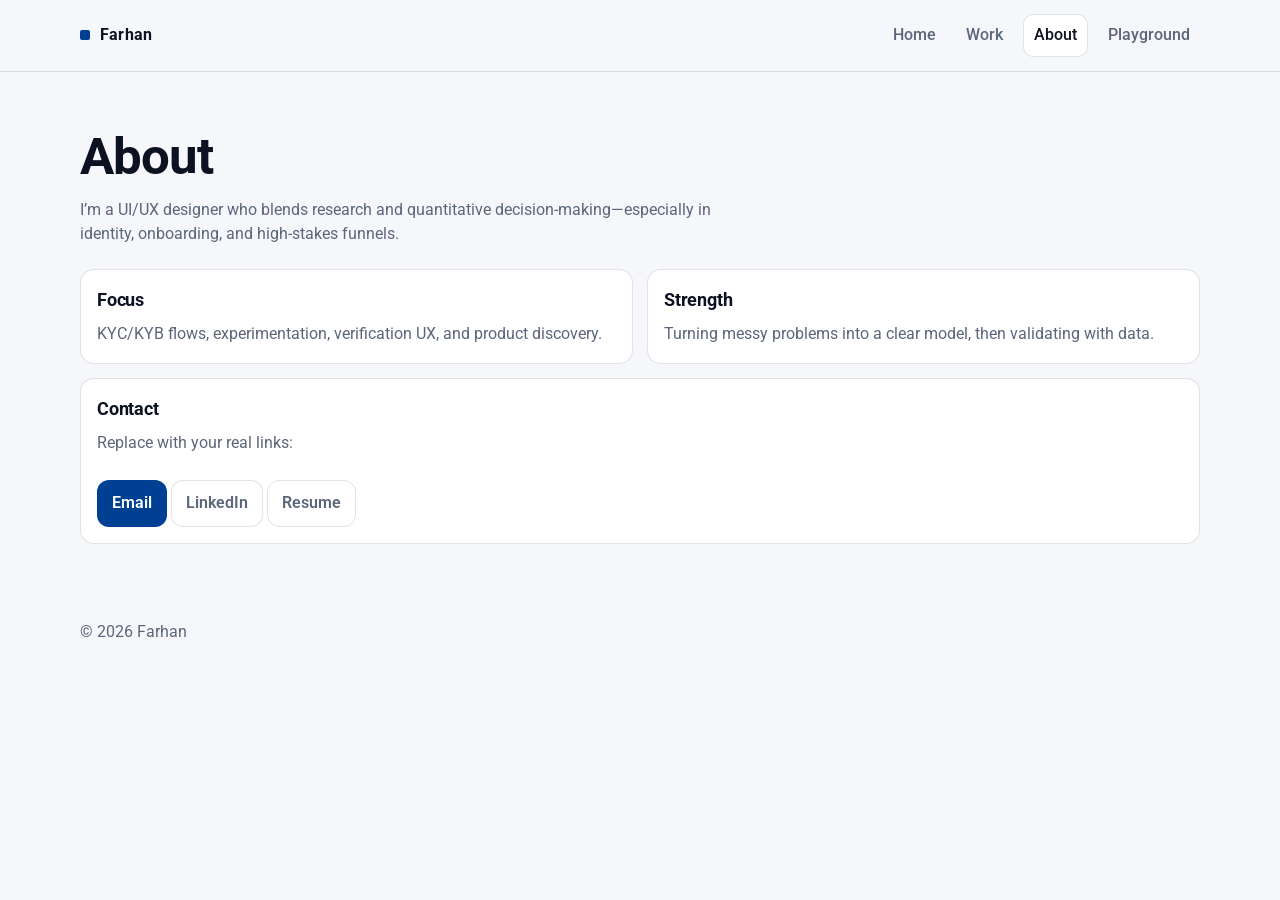
==== about/index.html @ 39b5ff7d "new template" ====
<!doctype html>
<html lang="en">
<head>
  <meta charset="utf-8" />
  <meta name="viewport" content="width=device-width,initial-scale=1" />
  <title>About — Farhan</title>
  <link rel="preconnect" href="https://fonts.googleapis.com">
  <link rel="preconnect" href="https://fonts.gstatic.com" crossorigin>
  <link href="https://fonts.googleapis.com/css2?family=Roboto:wght@400;500;700&display=swap" rel="stylesheet">
  <link rel="stylesheet" href="/assets/css/style.css" />
</head>
<body>

  <header class="nav">
    <div class="container nav-inner">
      <div class="brand"><span class="mark"></span> Farhan</div>
      <nav class="nav-links">
        <a class="" href="/">Home</a><a class="" href="/work/">Work</a><a class="active" href="/about/">About</a><a class="" href="/playground/">Playground</a>
      </nav>
    </div>
  </header>

  <main class="container">
    <section class="section tight">
      <h1>About</h1>
      <p class="lead">
        I’m a UI/UX designer who blends research and quantitative decision-making—especially in identity, onboarding, and high-stakes funnels.
      </p>
      <div class="grid">
        <div class="card span-6"><h3>Focus</h3><p>KYC/KYB flows, experimentation, verification UX, and product discovery.</p></div>
        <div class="card span-6"><h3>Strength</h3><p>Turning messy problems into a clear model, then validating with data.</p></div>
        <div class="card span-12">
          <h3>Contact</h3>
          <p>
            Replace with your real links:
            <br><br>
            <a class="btn primary" href="mailto:youremail@example.com">Email</a>
            <a class="btn" href="#" onclick="alert('Replace this with your LinkedIn URL'); return false;">LinkedIn</a>
            <a class="btn ghost" href="#" onclick="alert('Replace this with your Resume URL'); return false;">Resume</a>
          </p>
        </div>
      </div>
    </section>
  </main>

  <footer class="footer">
    <div class="container">© <span id="y"></span> Farhan</div>
  </footer>
  <script>document.getElementById("y").textContent = new Date().getFullYear();</script>
</body>
</html>
---- assets/css/style.css ----
:root{
  --primary:#004092;
  --secondary:#FFCB00;
  --accent:#7A0000;

  --text:#0C1222;
  --bg:#F6F7FB;
  --surface:#FFFFFF;
  --muted:#5C667A;
  --border:rgba(12,18,34,.12);

  --max: 1120px;
  --r: 14px;

  --h1: clamp(34px, 4vw, 54px);
  --h2: clamp(22px, 2.2vw, 30px);
  --h3: 18px;
  --body: 16px;
  --small: 13px;

  --s8: 8px;
  --s12: 12px;
  --s16: 16px;
  --s20: 20px;
  --s24: 24px;
  --s32: 32px;
  --s48: 48px;
  --s64: 64px;
}

*{ box-sizing:border-box; }
html,body{ height:100%; }
body{
  margin:0;
  font-family: Roboto, system-ui, -apple-system, Segoe UI, Arial, sans-serif;
  background: var(--bg);
  color: var(--text);
  line-height:1.55;
  font-size: var(--body);
}

a{ color:inherit; text-decoration:none; }
a:hover{ text-decoration:underline; }

.container{
  width: min(var(--max), calc(100% - 40px));
  margin: 0 auto;
}

/* Top nav */
.nav{
  position: sticky;
  top:0;
  background: rgba(246,247,251,.85);
  backdrop-filter: blur(10px);
  border-bottom: 1px solid var(--border);
  z-index: 10;
}
.nav-inner{
  display:flex;
  justify-content:space-between;
  align-items:center;
  padding: 14px 0;
}
.brand{
  display:flex;
  gap:10px;
  align-items:center;
  font-weight:700;
  letter-spacing:.2px;
}
.mark{
  width:10px; height:10px;
  background: var(--primary);
  border-radius: 2px;
}
.nav-links{
  display:flex;
  gap: 10px;
  align-items:center;
  font-weight:500;
  color: var(--muted);
}
.nav-links a{
  padding: 8px 10px;
  border-radius: 10px;
}
.nav-links a.active{
  color: var(--text);
  background: var(--surface);
  border: 1px solid var(--border);
}

/* Layout blocks */
.section{
  padding: var(--s64) 0;
}
.section.tight{
  padding: var(--s48) 0;
}
.hr{
  border-top: 1px solid var(--border);
}

/* Hero */
.kicker{
  display:inline-flex;
  align-items:center;
  gap: 10px;
  font-size: var(--small);
  color: var(--muted);
  letter-spacing:.2px;
}
.kicker .dot{
  width:6px; height:6px;
  border-radius:999px;
  background: var(--secondary);
}
h1{
  font-size: var(--h1);
  line-height:1.05;
  letter-spacing: -0.02em;
  margin: 10px 0 14px;
}
.lead{
  margin: 0 0 22px;
  max-width: 72ch;
  color: var(--muted);
}
.page-title{
  font-size: var(--h2);
  margin: 0 0 12px;
  letter-spacing: -0.01em;
}

/* Buttons */
.cta-row{ display:flex; gap: 10px; flex-wrap:wrap; }
.btn{
  display:inline-flex;
  align-items:center;
  gap:10px;
  padding: 10px 14px;
  border-radius: 12px;
  border: 1px solid var(--border);
  background: var(--surface);
  font-weight: 600;
}
.btn.primary{
  background: var(--primary);
  border-color: rgba(0,64,146,.25);
  color: #fff;
}
.btn.ghost{
  background: transparent;
}
.btn:hover{ transform: translateY(-1px); }

/* Swiss grid */
.grid{
  display:grid;
  gap: 14px;
  grid-template-columns: repeat(12, 1fr);
  align-items: stretch;
}
.span-12{ grid-column: span 12; }
.span-6{ grid-column: span 6; }
.span-4{ grid-column: span 4; }

/* Cards */
.card{
  border: 1px solid var(--border);
  background: var(--surface);
  border-radius: var(--r);
  padding: 16px;
  transition: transform .15s ease;
}
.card:hover{ transform: translateY(-2px); }
.card h3{
  margin: 0 0 8px;
  font-size: var(--h3);
  letter-spacing: -0.01em;
}
.card p{
  margin: 0;
  color: var(--muted);
}
.meta{
  display:flex;
  gap: 8px;
  flex-wrap: wrap;
  margin-top: 12px;
  font-size: var(--small);
  color: var(--muted);
}
.pill{
  display:inline-flex;
  align-items:center;
  gap:8px;
  padding: 6px 10px;
  border-radius: 999px;
  border: 1px solid var(--border);
  background: rgba(0,64,146,.04);
}

/* Footer */
.footer{
  padding: 28px 0 48px;
  color: var(--muted);
}

/* ===== Case study (Full) ===== */
.prose{ max-width: 78ch; }
.prose h2{ font-size: var(--h2); letter-spacing:-0.01em; margin:34px 0 10px; }
.prose h3{ font-size: 18px; letter-spacing:-0.01em; margin:22px 0 8px; }
.prose p, .prose ul, .prose ol{ color: var(--muted); margin:0 0 14px; }
.prose ul, .prose ol{ padding-left: 18px; }
.prose li{ margin: 6px 0; }
.prose strong{ color: var(--text); }

.cover{ padding: var(--s64) 0 var(--s48); }
.cover .title-row{
  display:flex; align-items:flex-end; justify-content:space-between;
  gap:18px; flex-wrap:wrap;
}
.cover h1{ margin:10px 0 8px; }
.subtitle{ margin:0; color:var(--muted); max-width:75ch; }

.facts{ margin-top:18px; }
.fact{ display:flex; flex-direction:column; gap:6px; }
.fact .label{ font-size: var(--small); color: var(--muted); }
.fact .value{ font-weight:700; letter-spacing:-0.01em; }
.fact .value.mono{
  font-family: ui-monospace, SFMono-Regular, Menlo, Monaco, Consolas, "Liberation Mono", "Courier New", monospace;
  font-weight:600;
}

.figure{
  border:1px solid var(--border);
  background: var(--surface);
  border-radius: var(--r);
  padding:12px;
  margin:18px 0;
}
.figure img{ width:100%; height:auto; display:block; border-radius:10px; }
.figure figcaption{ margin-top:10px; font-size:var(--small); color:var(--muted); }

.callout{
  border:1px solid var(--border);
  background: rgba(0,64,146,.04);
  border-radius: var(--r);
  padding:14px;
  margin:18px 0;
}
.callout b{ color: var(--text); }

.metrics{
  display:grid;
  grid-template-columns: repeat(12, 1fr);
  gap:12px;
  margin:18px 0;
}
.metric{
  grid-column: span 4;
  border:1px solid var(--border);
  background: var(--surface);
  border-radius: var(--r);
  padding:14px;
}
.metric .k{ font-size: var(--small); color: var(--muted); }
.metric .v{ font-size:22px; font-weight:800; letter-spacing:-0.02em; margin-top:4px; }
.metric .d{ margin-top:6px; font-size: var(--small); color: var(--muted); }

.two-col{
  display:grid;
  grid-template-columns: 1fr 1fr;
  gap:14px;
  margin:18px 0;
}
.hr-soft{ border-top:1px solid var(--border); margin:22px 0; }

.case-grid{
  display:grid;
  grid-template-columns: 1fr 320px;
  gap:18px;
  align-items:start;
}
.sidebar{ position: sticky; top: 76px; }
.toc a{ display:block; padding:8px 10px; border-radius:10px; color: var(--muted); }
.toc a:hover{ background: rgba(0,0,0,.03); text-decoration:none; }
.toc a.active{ color: var(--text); background: var(--surface); border:1px solid var(--border); }

@media (max-width: 980px){
  .case-grid{ grid-template-columns: 1fr; }
  .sidebar{ position: static; }
}
@media (max-width: 820px){
  .span-6,.span-4{ grid-column: span 12; }
  .container{ width: min(var(--max), calc(100% - 28px)); }
  .metric{ grid-column: span 12; }
  .two-col{ grid-template-columns: 1fr; }
}
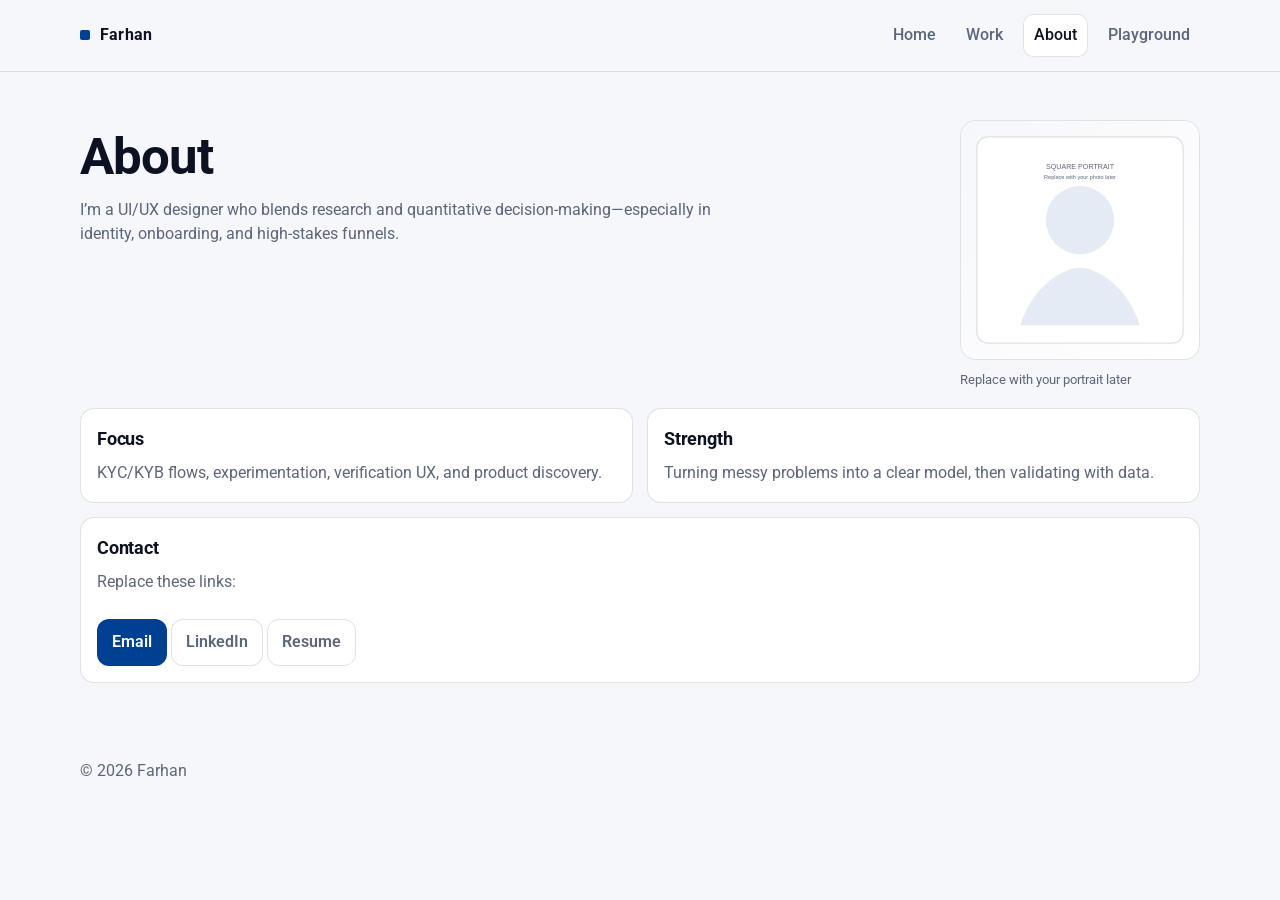
==== commit 54aec766: "About: add avatar placeholder + align layout with premium hero grid" ====
--- a/about/index.html
+++ b/about/index.html
@@ -22,17 +22,26 @@
 
   <main class="container">
     <section class="section tight">
-      <h1>About</h1>
-      <p class="lead">
-        I’m a UI/UX designer who blends research and quantitative decision-making—especially in identity, onboarding, and high-stakes funnels.
-      </p>
-      <div class="grid">
+      <div class="hero-grid">
+        <div>
+          <h1>About</h1>
+          <p class="lead">
+            I’m a UI/UX designer who blends research and quantitative decision-making—especially in identity, onboarding, and high-stakes funnels.
+          </p>
+        </div>
+        <div class="avatar-wrap">
+          <img class="avatar" src="/assets/img/avatar-placeholder.svg" alt="Portrait placeholder" />
+          <div class="avatar-caption">Replace with your portrait later</div>
+        </div>
+      </div>
+
+      <div class="grid" style="margin-top: 18px;">
         <div class="card span-6"><h3>Focus</h3><p>KYC/KYB flows, experimentation, verification UX, and product discovery.</p></div>
         <div class="card span-6"><h3>Strength</h3><p>Turning messy problems into a clear model, then validating with data.</p></div>
         <div class="card span-12">
           <h3>Contact</h3>
           <p>
-            Replace with your real links:
+            Replace these links:
             <br><br>
             <a class="btn primary" href="mailto:youremail@example.com">Email</a>
             <a class="btn" href="#" onclick="alert('Replace this with your LinkedIn URL'); return false;">LinkedIn</a>
--- a/assets/css/style.css
+++ b/assets/css/style.css
@@ -299,3 +299,112 @@
   .metric{ grid-column: span 12; }
   .two-col{ grid-template-columns: 1fr; }
 }
+
+/* ===== Premium Swiss enhancements ===== */
+
+/* Keep accents disciplined: primary (blue) for actions, yellow only for tiny highlights, red reserved for errors */
+
+a:hover{
+  text-decoration-color: rgba(0,64,146,.35);
+}
+
+a:focus-visible,
+button:focus-visible{
+  outline: 3px solid rgba(0,64,146,.22);
+  outline-offset: 2px;
+  border-radius: 10px;
+}
+
+.nav-links a:hover{
+  background: rgba(0,64,146,.04);
+  text-decoration: none;
+}
+
+.btn.primary:hover{
+  box-shadow: 0 10px 22px rgba(0,64,146,.14);
+}
+
+/* Hero layout with portrait */
+.hero-grid{
+  display:grid;
+  grid-template-columns: 1fr 240px;
+  gap: 24px;
+  align-items: start;
+}
+.avatar{
+  width: 240px;
+  aspect-ratio: 1 / 1;
+  border-radius: 16px;
+  border: 1px solid var(--border);
+  background: var(--surface);
+  object-fit: cover;
+  display:block;
+}
+.avatar-wrap{
+  display:flex;
+  flex-direction:column;
+  gap: 10px;
+  align-items:flex-start;
+}
+.avatar-caption{
+  font-size: var(--small);
+  color: var(--muted);
+}
+
+/* Clickable card affordance (esp. mobile) */
+.card-link{
+  cursor: pointer;
+  position: relative;
+  display: flex;
+  flex-direction: column;
+}
+.card-link:hover h3{
+  text-decoration: underline;
+  text-decoration-color: rgba(0,64,146,.35);
+}
+
+@media (hover: none){
+  .card-link h3{
+    text-decoration: underline;
+    text-decoration-color: rgba(0,64,146,.25);
+    text-underline-offset: 3px;
+  }
+  .card-link::after{
+    content: "→";
+    position: absolute;
+    right: 16px;
+    bottom: 16px;
+    color: rgba(0,64,146,.55);
+    font-weight: 800;
+  }
+}
+
+/* Work dividers */
+.divider{
+  grid-column: span 12;
+  display:flex;
+  align-items:center;
+  gap: 12px;
+  margin: 18px 0 4px;
+  color: var(--muted);
+  font-size: var(--small);
+  letter-spacing: .12em;
+  text-transform: uppercase;
+}
+.divider::after{
+  content: "";
+  flex: 1;
+  border-top: 1px solid var(--border);
+}
+
+/* Blog post heading */
+.post-meta{
+  font-size: var(--small);
+  color: var(--muted);
+  margin-top: 8px;
+}
+
+@media (max-width: 820px){
+  .hero-grid{ grid-template-columns: 1fr; }
+  .avatar{ width: 180px; }
+}
